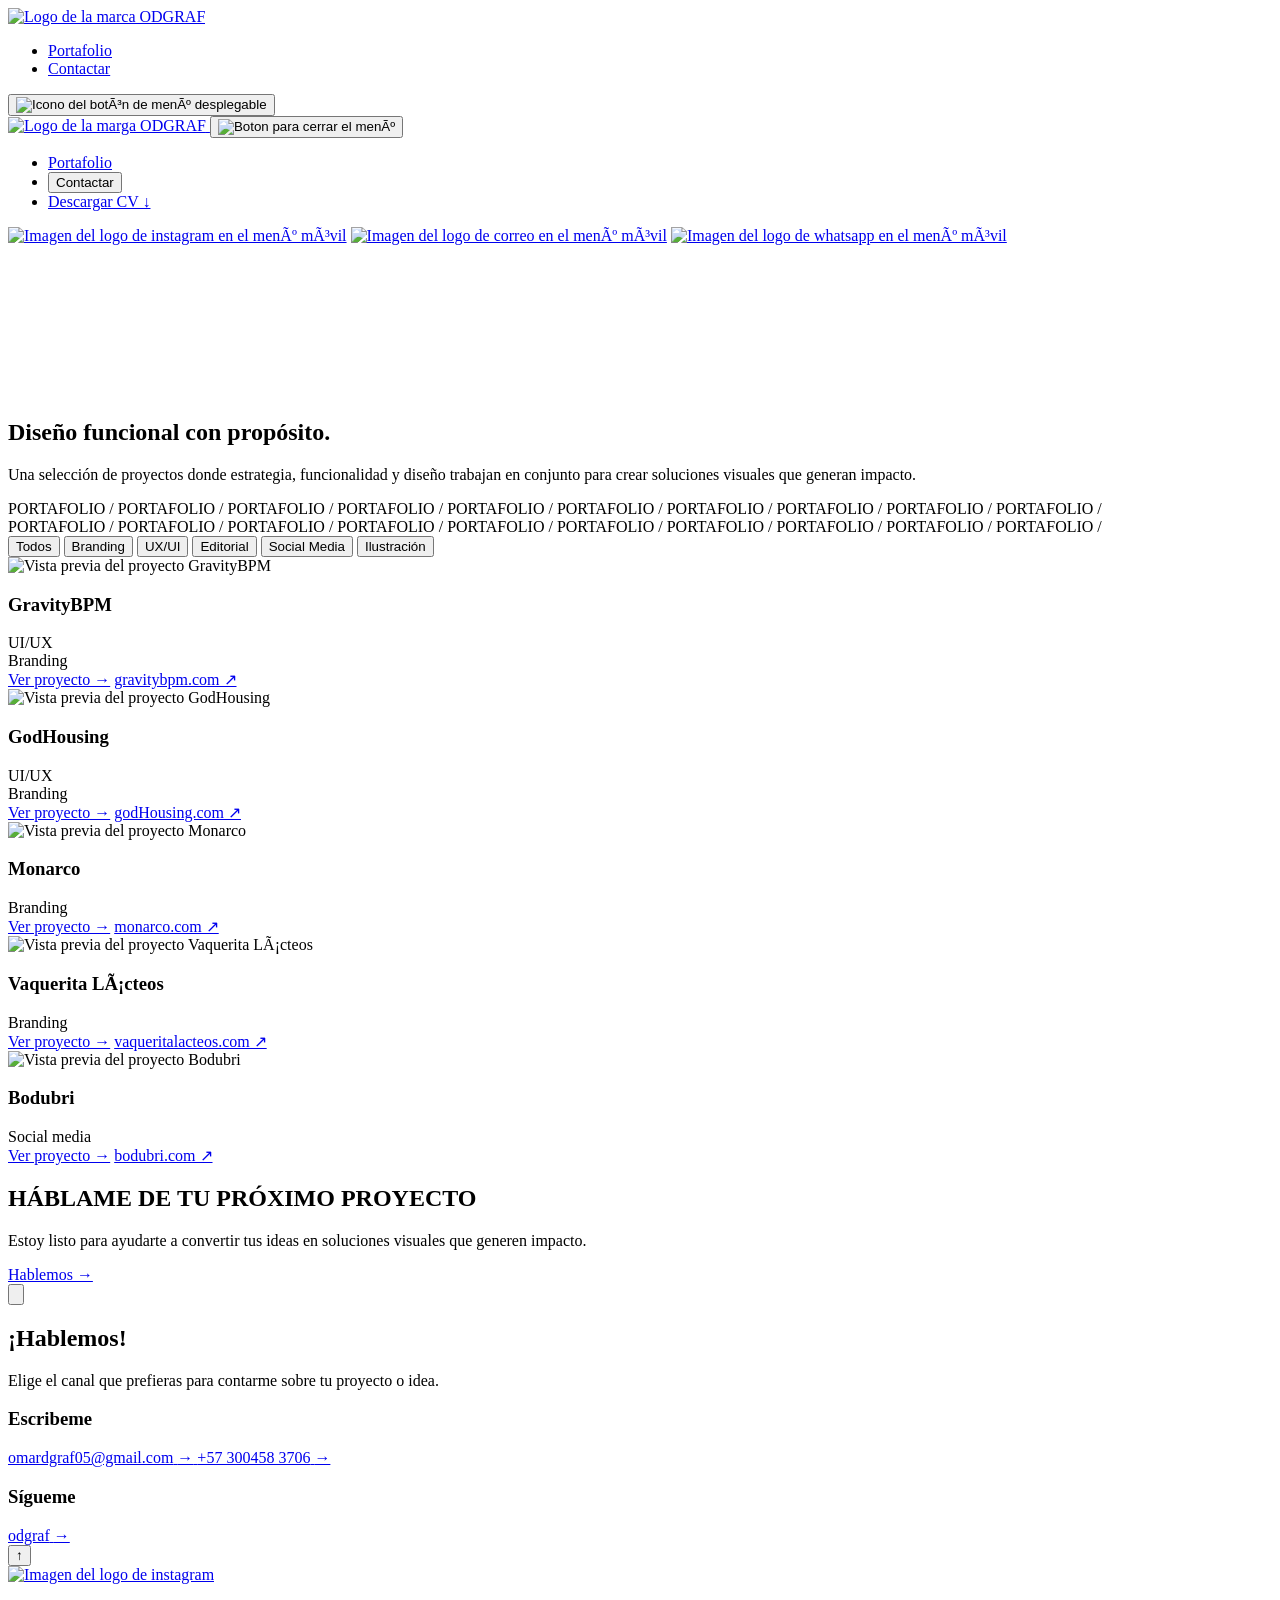
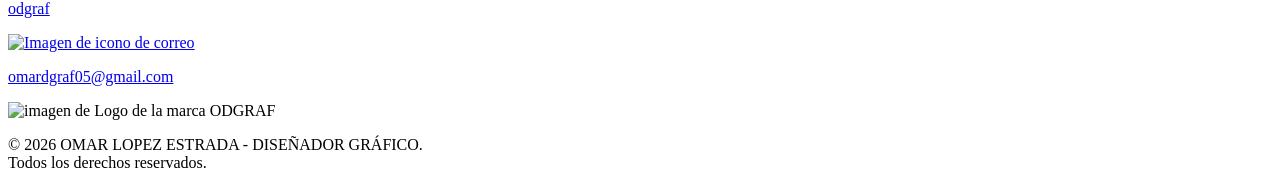
==== portfolio.html @ 8e863d44 "Add files via upload" ====
﻿<!DOCTYPE html>
<html lang="es" prefix="og: http://ogp.me/ns#">
  <head>
    <!-- meta tags to get a wellcrafted page -->
    <meta charset="UTF-8" />
    <meta name="viewport" content="width=device-width, initial-scale=1.0" />

    <title>Portafolio de diseño gráfico | Omar López</title>
    <meta name="description" content="Explora proyectos de branding, UX/UI, diseño editorial, redes sociales e ilustración creados con estrategia y propósito."/>
    <meta name="author" content="Omar David López Estrada" />
    <meta name="robots" content="index, follow" />
    <link rel="canonical" href="https://omardgraf05.github.io/portfolio.html" />

    <!-- Open Graph -->
    <meta property="og:locale" content="es_CO" />
    <meta property="og:type" content="website" />
    <meta property="og:site_name" content="ODGRAF" />
    <meta property="og:title" content="Portafolio de diseño gráfico | Omar López" />
    <meta property="og:description" content="Explora proyectos de branding, UX/UI, diseño editorial, redes sociales e ilustración creados con estrategia y propósito." />
    <meta property="og:url" content="https://omardgraf05.github.io/portfolio.html" />
    <meta property="og:image" content="https://omardgraf05.github.io/img/img_cards/Opengraph_cover_portafolio_sp.png" />

    <!--Main stylesheet-->
    <link rel="stylesheet" href="./css/main.css"/>
    <!--Fonts from GoogleFonts: UNBOUNDED family and ROBOTO Family-->
    <link rel="preconnect" href="https://fonts.googleapis.com"/>
    <link rel="preconnect" href="https://fonts.gstatic.com" crossorigin/>
    <link href="https://fonts.googleapis.com/css2?family=Unbounded:wght@200..900&display=swap" rel="stylesheet"/>

    <link rel="preconnect" href="https://fonts.googleapis.com"/>
    <link rel="preconnect" href="https://fonts.gstatic.com" crossorigin/>
    <link href="https://fonts.googleapis.com/css2?family=Roboto:ital,wght@0,100..900;1,100..900&display=swap" rel="stylesheet"/>

    <link rel="icon" type="image/x-icon" href="./img/favicon.png" />

    <!--Script-->
    <script src="./js/script.js" defer></script>

  </head>


  <body>
    
    <header class="header">
      <div class="o-container header__container">
        <a class="header__logo--link" href="index.html">
          <img class="header__logo" src="./img/Logo-ODGRAF.svg" alt="Logo de la marca ODGRAF">
        </a>
        
        <nav class="header__nav">
          <ul class="header__nav-list">
            <li><a href="portfolio.html" class="btn btn--mode-light btn--tertiary btn--size-m">Portafolio</a></li>
            <li><a href="#" class="btn btn--mode-light btn--tertiary btn--size-m" data-contact-open aria-controls="contact-modal">Contactar</a></li>
          </ul>
        </nav>
        
        <button class="header__menu-toggle btn btn--mode-light btn--tertiary btn--size-m" type="button" aria-label="Abrir menÃº" aria-expanded="false" aria-controls="mobile-menu">
          <img src="img/menu-icon.svg" alt="Icono del botÃ³n de menÃº desplegable">
        </button>
      </div>
    </header>
    
    <!-- Area for mobile menu -->
    <nav class="mobile-menu" id="mobile-menu" aria-label="MenÃº principal mÃ³vil">
      <div class="mobile-menu-container-a">

        <div class="mobile-menu__top">
          <a class="mobile-menu__logo" href="/" aria-label="Inicio">
            <img src="./img/Logo-ODGRAF.svg" alt="Logo de la marga ODGRAF">
          </a>

          <button class="mobile-menu__close btn btn--mode-light btn--tertiary btn--size-m" type="button" aria-label="Cerrar menÃº">
            <img class="mobile-menu__close-icon" aria-hiden="true" src="./img/x-icon.svg" alt="Boton para cerrar el menÃº">
          </button>
        </div>

        <ul class="mobile-menu__list">
          <li><a class="btn btn--mode-light btn--secondary btn--size-l" href="./portfolio.html">Portafolio</a></li>
          <li><button class="btn btn--mode-light btn--secondary btn--size-l mobile-menu__btn-contact" type="button" data-contact-open aria-controls="contact-modal">Contactar</button></li>
          <li><a class="btn btn--mode-light btn--secondary btn--size-l" href="./sources/CV_Omar_lopez.docx" download="CV_Omar_lopez.docx">Descargar CV &darr;</a></li>
        </ul>

      </div>

      <div class="mobile-menu-container-b">
        <!-- Social media Links -->
        <div class="mobile-menu__list-contact">
          <a class="btn btn--mode-light btn--secondary btn--size-l" href="#"><img src="./img/intagram-icon.svg" alt="Imagen del logo de instagram en el menÃº mÃ³vil"></a>
          <a class="btn btn--mode-light btn--secondary btn--size-l" href="#"><img src="./img/mail-icon.svg" alt="Imagen del logo de correo en el menÃº mÃ³vil"></a>
          <a class="btn btn--mode-light btn--secondary btn--size-l" href="#"><img src="./img/whatsapp-icon.svg" alt="Imagen del logo de whatsapp en el menÃº mÃ³vil"></a>
      </div>

      </div>

    </nav>
    
    <main>

      <section class="c-portfolio-hero">

        <video class="c-portfolio-hero__video" autoplay muted loop playsinline preload="metadata" poster="./img/background-gradient.jpg" aria-hidden="true">
          <source src="./img/background-gradient.webm" type="video/webm">
        </video>

        <div class="c-portfolio-hero__container o-container">
          <h1 class="c-portfolio-hero__title heading heading--l">Diseño funcional con propósito.</h1>
          <p class="c-portfolio-hero__description body body--l">Una selección de proyectos donde estrategia, funcionalidad y diseño trabajan en conjunto para crear soluciones visuales que generan impacto.</p>
        </div>

      </section>
      
      <!--Ornament-->
      <div class="c-text-ticker" aria-hidden="true">
        <div class="c-text-ticker__track">
          <div class="c-text-ticker__group">
            <span>PORTAFOLIO</span>
            <span>/</span>
            <span>PORTAFOLIO</span>
            <span>/</span>
            <span>PORTAFOLIO</span>
            <span>/</span>
            <span>PORTAFOLIO</span>
            <span>/</span>
            <span>PORTAFOLIO</span>
            <span>/</span>
            <span>PORTAFOLIO</span>
            <span>/</span>
            <span>PORTAFOLIO</span>
            <span>/</span>
            <span>PORTAFOLIO</span>
            <span>/</span>
            <span>PORTAFOLIO</span>
            <span>/</span>
            <span>PORTAFOLIO</span>
            <span>/</span>
          </div>

          <div class="c-text-ticker__group">
            <span>PORTAFOLIO</span>
            <span>/</span>
            <span>PORTAFOLIO</span>
            <span>/</span>
            <span>PORTAFOLIO</span>
            <span>/</span>
            <span>PORTAFOLIO</span>
            <span>/</span>
            <span>PORTAFOLIO</span>
            <span>/</span>
            <span>PORTAFOLIO</span>
            <span>/</span>
            <span>PORTAFOLIO</span>
            <span>/</span>
            <span>PORTAFOLIO</span>
            <span>/</span>
            <span>PORTAFOLIO</span>
            <span>/</span>
            <span>PORTAFOLIO</span>
            <span>/</span>
          </div>
        </div>
      </div> <!--Ornament-->

      
      <section class="c-portfolio-projects">

        <!--Filters area-->
        <div class="c-portfolio-projects__filters o-container">
          <button class="c-portfolio-projects__filter btn btn--mode-light btn--primary btn--size-s is-active" type="button" data-filter="all">Todos</button>
          <button class="c-portfolio-projects__filter btn btn--mode-light btn--secondary btn--size-s" type="button" data-filter="branding">Branding</button>
          <button class="c-portfolio-projects__filter btn btn--mode-light btn--secondary btn--size-s" type="button" data-filter="ux-ui">UX/UI</button>
          <button class="c-portfolio-projects__filter btn btn--mode-light btn--secondary btn--size-s" type="button" data-filter="editorial">Editorial</button>
          <button class="c-portfolio-projects__filter btn btn--mode-light btn--secondary btn--size-s" type="button" data-filter="social-media">Social Media</button>
          <button class="c-portfolio-projects__filter btn btn--mode-light btn--secondary btn--size-s" type="button" data-filter="ilustracion">Ilustración</button>
      </div>

        <div class="c-portfolio-projects__container o-container">

          <article class="project-card" data-categories="ux-ui branding">
            <div class="project-card__media">
              <img class="project-card__img" src="./img/img_cards/gravitybpm-cover-s.png" alt="Vista previa del proyecto GravityBPM">
            </div>
            
            <div class="project-card__body"> 
              <div class="project-card__content">
                <h3 class="project-card__title heading heading--m">GravityBPM</h3>
                <div class="project-card__tags">
                  <div class="tag tag--s"><span>UI/UX</span></div>
                  <div class="tag tag--s"><span>Branding</span></div>
                </div>
              </div>
              
              <div class="project-card__actions">
                <a href="project_01.html" class="btn btn--mode-light btn--primary btn--size-s is-active">Ver proyecto &rarr;</a>
                <a href="#" class="btn btn--mode-light btn--secondary btn--size-s" target="_blank" rel="noopener">gravitybpm.com &nearr;</a>
              </div>
            </div>
          </article>
        
          <article class="project-card" data-categories="ux-ui branding">
              <div class="project-card__media">
                <img class="project-card__img" src="./img/img_cards/gravitybpm-cover-s.png" alt="Vista previa del proyecto GodHousing">
              </div>
              
              <div class="project-card__body"> 
                <div class="project-card__content">
                  <h3 class="project-card__title heading heading--m">GodHousing</h3>
                  <div class="project-card__tags">
                    <div class="tag tag--s"><span>UI/UX</span></div>
                    <div class="tag tag--s"><span>Branding</span></div>
                  </div>
                </div>
                
                <div class="project-card__actions">
                  <a href="#" class="btn btn--mode-light btn--primary btn--size-s is-active">Ver proyecto &rarr;</a>
                  <a href="#" class="btn btn--mode-light btn--secondary btn--size-s" target="_blank" rel="noopener">godHousing.com &nearr;</a>
                </div>
              </div>
          </article>
        
          <article class="project-card" data-categories="branding">
              <div class="project-card__media">
                <img class="project-card__img" src="./img/img_cards/gravitybpm-cover-s.png" alt="Vista previa del proyecto Monarco">
              </div>
              
              <div class="project-card__body"> 
                <div class="project-card__content">
                  <h3 class="project-card__title heading heading--m">Monarco</h3>
                  <div class="project-card__tags">
                    <div class="tag tag--s"><span>Branding</span></div>
                  </div>
                </div>
                
                <div class="project-card__actions">
                  <a href="#" class="btn btn--mode-light btn--primary btn--size-s is-active">Ver proyecto &rarr;</a>
                  <a href="#" class="btn btn--mode-light btn--secondary btn--size-s" target="_blank" rel="noopener">monarco.com &nearr;</a>
                </div>
              </div>
          </article>

          <article class="project-card" data-categories="branding">
              <div class="project-card__media">
                <img class="project-card__img" src="./img/img_cards/gravitybpm-cover-s.png" alt="Vista previa del proyecto Vaquerita LÃ¡cteos">
              </div>
              
              <div class="project-card__body"> 
                <div class="project-card__content">
                  <h3 class="project-card__title heading heading--m">Vaquerita LÃ¡cteos</h3>
                  <div class="project-card__tags">
                    <div class="tag tag--s"><span>Branding</span></div>
                  </div>
                </div>
                
                <div class="project-card__actions">
                  <a href="#" class="btn btn--mode-light btn--primary btn--size-s is-active">Ver proyecto &rarr;</a>
                  <a href="#" class="btn btn--mode-light btn--secondary btn--size-s" target="_blank" rel="noopener">vaqueritalacteos.com &nearr;</a>
                </div>
              </div>
          </article>

          <article class="project-card" data-categories="social-media">
              <div class="project-card__media">
                <img class="project-card__img" src="./img/img_cards/gravitybpm-cover-s.png" alt="Vista previa del proyecto Bodubri">
              </div>
              
              <div class="project-card__body"> 
                <div class="project-card__content">
                  <h3 class="project-card__title heading heading--m">Bodubri</h3>
                  <div class="project-card__tags">
                    <div class="tag tag--s"><span>Social media</span></div>
                  </div>
                </div>
                
                <div class="project-card__actions">
                  <a href="#" class="btn btn--mode-light btn--primary btn--size-s is-active">Ver proyecto &rarr;</a>
                  <a href="#" class="btn btn--mode-light btn--secondary btn--size-s" target="_blank" rel="noopener">bodubri.com &nearr;</a>
                </div>
              </div>
          </article>

        </div>
      </section>

      <section class="c-cta">
        <div class="o-container cta__container">
          <!-- Ornaments -->
          <div class="cta__ornament--l"></div><!-- Ornaments -->

          <div class="cta__content">

            <h2 class="cta__title c-section__title">HÁBLAME DE TU PRÓXIMO PROYECTO</h2>
            <p class="cta__description body body--m">Estoy listo para ayudarte a convertir tus ideas en soluciones visuales que generen
              impacto.</p>
            <a href="#" class="cta__btn btn btn--mode-light btn--primary btn--size-l" data-contact-open aria-controls="contact-modal">Hablemos &rarr;</a>
          
          </div>

          <!-- Ornaments -->
          <div class="cta__ornament--r"></div><!-- Ornaments -->
        </div>
      </section>

    </main>
    

    <div class="c-contact-modal" id="contact-modal" aria-hidden="true" inert>

      <div class="c-contact-modal__dialog" role="dialog" aria-modal="true" aria-labelledby="contact-modal-title" aria-describedby="contact-modal-description" tabindex="-1">

        <div class="c-contact-modal__top">
          <button class="c-contact-modal__close btn btn--mode-light btn--tertiary btn--size-m" type="button" aria-label="Cerrar contacto" data-contact-close><img class="c-contact-modal__close-icon" src="./img/x-icon.svg" alt=""></button>
        </div>

        <div class="c-contact-modal__content">
          <section class="c-contact-modal__intro">
            <h2 class="c-contact-modal__title heading heading--xl" id="contact-modal-title">¡Hablemos!</h2>
            <p class="c-contact-modal__description body body--l" id="contact-modal-description">Elige el canal que prefieras para contarme sobre tu proyecto o idea.</p>
          </section>

          <section class="c-contact-modal__contact-links">
            <h3 class="c-contact-modal__heading c-section__title" id="contact-modal-write">Escri­beme</h3>
            <div class="c-contact-modal__links">
              <a class="btn--two-icons btn btn--mode-light btn--secondary btn--size-m" href="mailto:omardgraf05@gmail.com">
                <span class="btn__label"><img class="c-contact-modal__icon" src="./img/mail-icon.svg" alt=""><span>omardgraf05@gmail.com</span></span>
                <span class="btn__icon btn__icon--right" aria-hidden="true">&rarr;</span>
              </a>
              <a class="btn--two-icons btn btn--mode-light btn--secondary btn--size-m" href="https://wa.me/573004583706">
                <span class="btn__label"><img class="c-contact-modal__icon" src="./img/whatsapp-icon.svg" alt=""><span>+57 300458 3706</span></span>
                <span class="btn__icon btn__icon--right" aria-hidden="true">&rarr;</span>
              </a>
            </div>
          </section>

          <section class="c-contact-modal__social-links">
            <h3 class="c-contact-modal__heading c-section__title" id="contact-modal-follow">Sí­gueme</h3>
            <a class="btn--two-icons btn btn--mode-light btn--secondary btn--size-m" href="https://www.instagram.com/odgraf" target="_blank" rel="noopener noreferrer">
              <span class="btn__label"><img class="c-contact-modal__icon" src="./img/intagram-icon.svg" alt=""><span>odgraf</span></span>
              <span class="btn__icon btn__icon--right" aria-hidden="true">&rarr;</span>
            </a>
          </section>
        </div>
      </div>
    </div>

    <button type="button" id="btn-up" class="btn-up btn btn--mode-light btn--primary btn--size-l" aria-label="Subir al inicio">&uarr;</button>

    <footer class="c-footer">

      <div class="o-container fotter__container">

        <div class="fotter__contact">
          <a class="btn--fotter" href="https://www.instagram.com/odgraf">
            <img class="btn--fotter--icon" src="./img/intagram-icon.svg" alt="Imagen del logo de instagram">
            <p class="">odgraf</p>
          </a>
          <a class="btn--fotter" href="mailto:omardgraf05@gmail.com">
            <img class="btn--fotter--icon" src="./img/mail-icon.svg" alt="Imagen de icono de correo">
            <p class="">omardgraf05@gmail.com</p>
          </a>
        </div>

        <img class="fotter__logo" src="./img/Logo-ODGRAF.svg" alt="imagen de Logo de la marca ODGRAF">

        <p class="fotter__copy-right caption">© 2026 OMAR LOPEZ ESTRADA - DISEÑADOR GRÁFICO.<br>Todos los derechos reservados.</p>
      </div>
    
    </footer>
  
  </body>
</html>
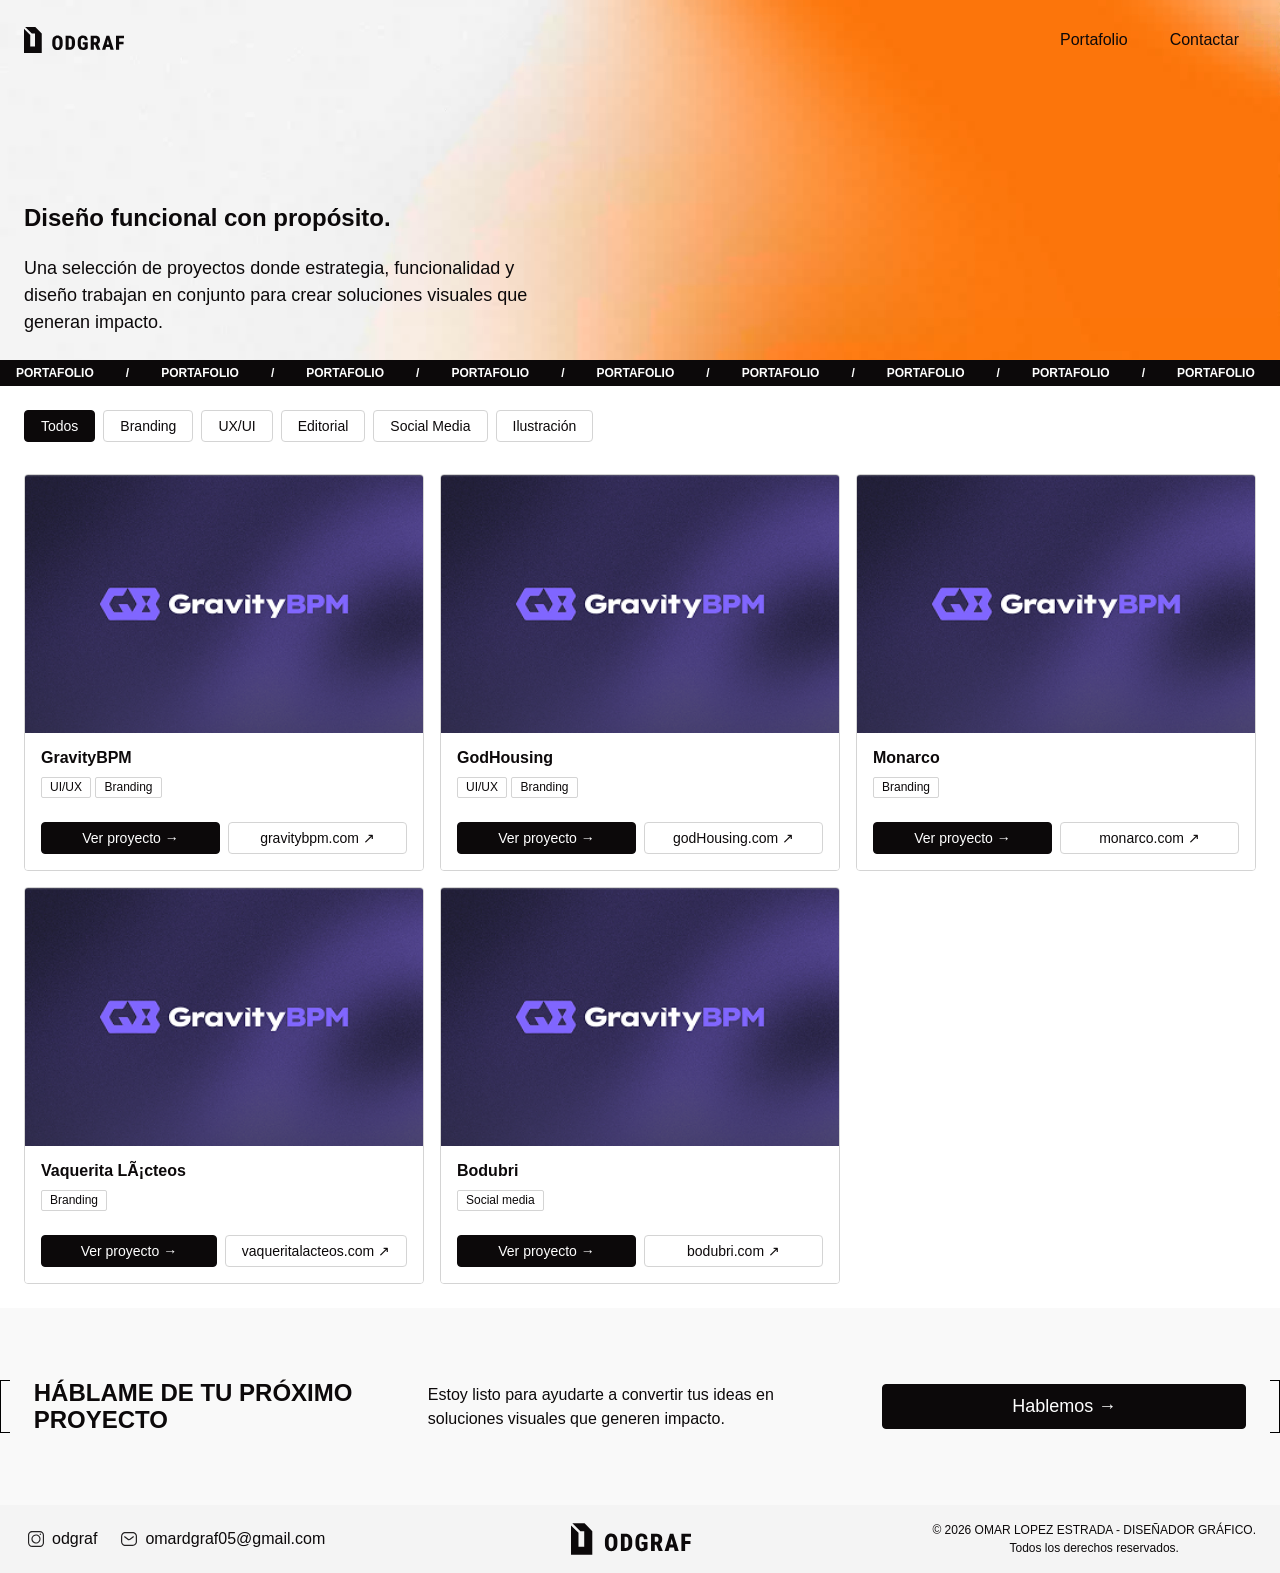
==== commit c96d8c2e: "Initial project commit" ====
--- a/portfolio.html
+++ b/portfolio.html
@@ -1,386 +1,386 @@
-﻿<!DOCTYPE html>
-<html lang="es" prefix="og: http://ogp.me/ns#">
-  <head>
-    <!-- meta tags to get a wellcrafted page -->
-    <meta charset="UTF-8" />
-    <meta name="viewport" content="width=device-width, initial-scale=1.0" />
-
-    <title>Portafolio de diseño gráfico | Omar López</title>
-    <meta name="description" content="Explora proyectos de branding, UX/UI, diseño editorial, redes sociales e ilustración creados con estrategia y propósito."/>
-    <meta name="author" content="Omar David López Estrada" />
-    <meta name="robots" content="index, follow" />
-    <link rel="canonical" href="https://omardgraf05.github.io/portfolio.html" />
-
-    <!-- Open Graph -->
-    <meta property="og:locale" content="es_CO" />
-    <meta property="og:type" content="website" />
-    <meta property="og:site_name" content="ODGRAF" />
-    <meta property="og:title" content="Portafolio de diseño gráfico | Omar López" />
-    <meta property="og:description" content="Explora proyectos de branding, UX/UI, diseño editorial, redes sociales e ilustración creados con estrategia y propósito." />
-    <meta property="og:url" content="https://omardgraf05.github.io/portfolio.html" />
-    <meta property="og:image" content="https://omardgraf05.github.io/img/img_cards/Opengraph_cover_portafolio_sp.png" />
-
-    <!--Main stylesheet-->
-    <link rel="stylesheet" href="./css/main.css"/>
-    <!--Fonts from GoogleFonts: UNBOUNDED family and ROBOTO Family-->
-    <link rel="preconnect" href="https://fonts.googleapis.com"/>
-    <link rel="preconnect" href="https://fonts.gstatic.com" crossorigin/>
-    <link href="https://fonts.googleapis.com/css2?family=Unbounded:wght@200..900&display=swap" rel="stylesheet"/>
-
-    <link rel="preconnect" href="https://fonts.googleapis.com"/>
-    <link rel="preconnect" href="https://fonts.gstatic.com" crossorigin/>
-    <link href="https://fonts.googleapis.com/css2?family=Roboto:ital,wght@0,100..900;1,100..900&display=swap" rel="stylesheet"/>
-
-    <link rel="icon" type="image/x-icon" href="./img/favicon.png" />
-
-    <!--Script-->
-    <script src="./js/script.js" defer></script>
-
-  </head>
-
-
-  <body>
-    
-    <header class="header">
-      <div class="o-container header__container">
-        <a class="header__logo--link" href="index.html">
-          <img class="header__logo" src="./img/Logo-ODGRAF.svg" alt="Logo de la marca ODGRAF">
-        </a>
-        
-        <nav class="header__nav">
-          <ul class="header__nav-list">
-            <li><a href="portfolio.html" class="btn btn--mode-light btn--tertiary btn--size-m">Portafolio</a></li>
-            <li><a href="#" class="btn btn--mode-light btn--tertiary btn--size-m" data-contact-open aria-controls="contact-modal">Contactar</a></li>
-          </ul>
-        </nav>
-        
-        <button class="header__menu-toggle btn btn--mode-light btn--tertiary btn--size-m" type="button" aria-label="Abrir menÃº" aria-expanded="false" aria-controls="mobile-menu">
-          <img src="img/menu-icon.svg" alt="Icono del botÃ³n de menÃº desplegable">
-        </button>
-      </div>
-    </header>
-    
-    <!-- Area for mobile menu -->
-    <nav class="mobile-menu" id="mobile-menu" aria-label="MenÃº principal mÃ³vil">
-      <div class="mobile-menu-container-a">
-
-        <div class="mobile-menu__top">
-          <a class="mobile-menu__logo" href="/" aria-label="Inicio">
-            <img src="./img/Logo-ODGRAF.svg" alt="Logo de la marga ODGRAF">
-          </a>
-
-          <button class="mobile-menu__close btn btn--mode-light btn--tertiary btn--size-m" type="button" aria-label="Cerrar menÃº">
-            <img class="mobile-menu__close-icon" aria-hiden="true" src="./img/x-icon.svg" alt="Boton para cerrar el menÃº">
-          </button>
-        </div>
-
-        <ul class="mobile-menu__list">
-          <li><a class="btn btn--mode-light btn--secondary btn--size-l" href="./portfolio.html">Portafolio</a></li>
-          <li><button class="btn btn--mode-light btn--secondary btn--size-l mobile-menu__btn-contact" type="button" data-contact-open aria-controls="contact-modal">Contactar</button></li>
-          <li><a class="btn btn--mode-light btn--secondary btn--size-l" href="./sources/CV_Omar_lopez.docx" download="CV_Omar_lopez.docx">Descargar CV &darr;</a></li>
-        </ul>
-
-      </div>
-
-      <div class="mobile-menu-container-b">
-        <!-- Social media Links -->
-        <div class="mobile-menu__list-contact">
-          <a class="btn btn--mode-light btn--secondary btn--size-l" href="#"><img src="./img/intagram-icon.svg" alt="Imagen del logo de instagram en el menÃº mÃ³vil"></a>
-          <a class="btn btn--mode-light btn--secondary btn--size-l" href="#"><img src="./img/mail-icon.svg" alt="Imagen del logo de correo en el menÃº mÃ³vil"></a>
-          <a class="btn btn--mode-light btn--secondary btn--size-l" href="#"><img src="./img/whatsapp-icon.svg" alt="Imagen del logo de whatsapp en el menÃº mÃ³vil"></a>
-      </div>
-
-      </div>
-
-    </nav>
-    
-    <main>
-
-      <section class="c-portfolio-hero">
-
-        <video class="c-portfolio-hero__video" autoplay muted loop playsinline preload="metadata" poster="./img/background-gradient.jpg" aria-hidden="true">
-          <source src="./img/background-gradient.webm" type="video/webm">
-        </video>
-
-        <div class="c-portfolio-hero__container o-container">
-          <h1 class="c-portfolio-hero__title heading heading--l">Diseño funcional con propósito.</h1>
-          <p class="c-portfolio-hero__description body body--l">Una selección de proyectos donde estrategia, funcionalidad y diseño trabajan en conjunto para crear soluciones visuales que generan impacto.</p>
-        </div>
-
-      </section>
-      
-      <!--Ornament-->
-      <div class="c-text-ticker" aria-hidden="true">
-        <div class="c-text-ticker__track">
-          <div class="c-text-ticker__group">
-            <span>PORTAFOLIO</span>
-            <span>/</span>
-            <span>PORTAFOLIO</span>
-            <span>/</span>
-            <span>PORTAFOLIO</span>
-            <span>/</span>
-            <span>PORTAFOLIO</span>
-            <span>/</span>
-            <span>PORTAFOLIO</span>
-            <span>/</span>
-            <span>PORTAFOLIO</span>
-            <span>/</span>
-            <span>PORTAFOLIO</span>
-            <span>/</span>
-            <span>PORTAFOLIO</span>
-            <span>/</span>
-            <span>PORTAFOLIO</span>
-            <span>/</span>
-            <span>PORTAFOLIO</span>
-            <span>/</span>
-          </div>
-
-          <div class="c-text-ticker__group">
-            <span>PORTAFOLIO</span>
-            <span>/</span>
-            <span>PORTAFOLIO</span>
-            <span>/</span>
-            <span>PORTAFOLIO</span>
-            <span>/</span>
-            <span>PORTAFOLIO</span>
-            <span>/</span>
-            <span>PORTAFOLIO</span>
-            <span>/</span>
-            <span>PORTAFOLIO</span>
-            <span>/</span>
-            <span>PORTAFOLIO</span>
-            <span>/</span>
-            <span>PORTAFOLIO</span>
-            <span>/</span>
-            <span>PORTAFOLIO</span>
-            <span>/</span>
-            <span>PORTAFOLIO</span>
-            <span>/</span>
-          </div>
-        </div>
-      </div> <!--Ornament-->
-
-      
-      <section class="c-portfolio-projects">
-
-        <!--Filters area-->
-        <div class="c-portfolio-projects__filters o-container">
-          <button class="c-portfolio-projects__filter btn btn--mode-light btn--primary btn--size-s is-active" type="button" data-filter="all">Todos</button>
-          <button class="c-portfolio-projects__filter btn btn--mode-light btn--secondary btn--size-s" type="button" data-filter="branding">Branding</button>
-          <button class="c-portfolio-projects__filter btn btn--mode-light btn--secondary btn--size-s" type="button" data-filter="ux-ui">UX/UI</button>
-          <button class="c-portfolio-projects__filter btn btn--mode-light btn--secondary btn--size-s" type="button" data-filter="editorial">Editorial</button>
-          <button class="c-portfolio-projects__filter btn btn--mode-light btn--secondary btn--size-s" type="button" data-filter="social-media">Social Media</button>
-          <button class="c-portfolio-projects__filter btn btn--mode-light btn--secondary btn--size-s" type="button" data-filter="ilustracion">Ilustración</button>
-      </div>
-
-        <div class="c-portfolio-projects__container o-container">
-
-          <article class="project-card" data-categories="ux-ui branding">
-            <div class="project-card__media">
-              <img class="project-card__img" src="./img/img_cards/gravitybpm-cover-s.png" alt="Vista previa del proyecto GravityBPM">
-            </div>
-            
-            <div class="project-card__body"> 
-              <div class="project-card__content">
-                <h3 class="project-card__title heading heading--m">GravityBPM</h3>
-                <div class="project-card__tags">
-                  <div class="tag tag--s"><span>UI/UX</span></div>
-                  <div class="tag tag--s"><span>Branding</span></div>
-                </div>
-              </div>
-              
-              <div class="project-card__actions">
-                <a href="project_01.html" class="btn btn--mode-light btn--primary btn--size-s is-active">Ver proyecto &rarr;</a>
-                <a href="#" class="btn btn--mode-light btn--secondary btn--size-s" target="_blank" rel="noopener">gravitybpm.com &nearr;</a>
-              </div>
-            </div>
-          </article>
-        
-          <article class="project-card" data-categories="ux-ui branding">
-              <div class="project-card__media">
-                <img class="project-card__img" src="./img/img_cards/gravitybpm-cover-s.png" alt="Vista previa del proyecto GodHousing">
-              </div>
-              
-              <div class="project-card__body"> 
-                <div class="project-card__content">
-                  <h3 class="project-card__title heading heading--m">GodHousing</h3>
-                  <div class="project-card__tags">
-                    <div class="tag tag--s"><span>UI/UX</span></div>
-                    <div class="tag tag--s"><span>Branding</span></div>
-                  </div>
-                </div>
-                
-                <div class="project-card__actions">
-                  <a href="#" class="btn btn--mode-light btn--primary btn--size-s is-active">Ver proyecto &rarr;</a>
-                  <a href="#" class="btn btn--mode-light btn--secondary btn--size-s" target="_blank" rel="noopener">godHousing.com &nearr;</a>
-                </div>
-              </div>
-          </article>
-        
-          <article class="project-card" data-categories="branding">
-              <div class="project-card__media">
-                <img class="project-card__img" src="./img/img_cards/gravitybpm-cover-s.png" alt="Vista previa del proyecto Monarco">
-              </div>
-              
-              <div class="project-card__body"> 
-                <div class="project-card__content">
-                  <h3 class="project-card__title heading heading--m">Monarco</h3>
-                  <div class="project-card__tags">
-                    <div class="tag tag--s"><span>Branding</span></div>
-                  </div>
-                </div>
-                
-                <div class="project-card__actions">
-                  <a href="#" class="btn btn--mode-light btn--primary btn--size-s is-active">Ver proyecto &rarr;</a>
-                  <a href="#" class="btn btn--mode-light btn--secondary btn--size-s" target="_blank" rel="noopener">monarco.com &nearr;</a>
-                </div>
-              </div>
-          </article>
-
-          <article class="project-card" data-categories="branding">
-              <div class="project-card__media">
-                <img class="project-card__img" src="./img/img_cards/gravitybpm-cover-s.png" alt="Vista previa del proyecto Vaquerita LÃ¡cteos">
-              </div>
-              
-              <div class="project-card__body"> 
-                <div class="project-card__content">
-                  <h3 class="project-card__title heading heading--m">Vaquerita LÃ¡cteos</h3>
-                  <div class="project-card__tags">
-                    <div class="tag tag--s"><span>Branding</span></div>
-                  </div>
-                </div>
-                
-                <div class="project-card__actions">
-                  <a href="#" class="btn btn--mode-light btn--primary btn--size-s is-active">Ver proyecto &rarr;</a>
-                  <a href="#" class="btn btn--mode-light btn--secondary btn--size-s" target="_blank" rel="noopener">vaqueritalacteos.com &nearr;</a>
-                </div>
-              </div>
-          </article>
-
-          <article class="project-card" data-categories="social-media">
-              <div class="project-card__media">
-                <img class="project-card__img" src="./img/img_cards/gravitybpm-cover-s.png" alt="Vista previa del proyecto Bodubri">
-              </div>
-              
-              <div class="project-card__body"> 
-                <div class="project-card__content">
-                  <h3 class="project-card__title heading heading--m">Bodubri</h3>
-                  <div class="project-card__tags">
-                    <div class="tag tag--s"><span>Social media</span></div>
-                  </div>
-                </div>
-                
-                <div class="project-card__actions">
-                  <a href="#" class="btn btn--mode-light btn--primary btn--size-s is-active">Ver proyecto &rarr;</a>
-                  <a href="#" class="btn btn--mode-light btn--secondary btn--size-s" target="_blank" rel="noopener">bodubri.com &nearr;</a>
-                </div>
-              </div>
-          </article>
-
-        </div>
-      </section>
-
-      <section class="c-cta">
-        <div class="o-container cta__container">
-          <!-- Ornaments -->
-          <div class="cta__ornament--l"></div><!-- Ornaments -->
-
-          <div class="cta__content">
-
-            <h2 class="cta__title c-section__title">HÁBLAME DE TU PRÓXIMO PROYECTO</h2>
-            <p class="cta__description body body--m">Estoy listo para ayudarte a convertir tus ideas en soluciones visuales que generen
-              impacto.</p>
-            <a href="#" class="cta__btn btn btn--mode-light btn--primary btn--size-l" data-contact-open aria-controls="contact-modal">Hablemos &rarr;</a>
-          
-          </div>
-
-          <!-- Ornaments -->
-          <div class="cta__ornament--r"></div><!-- Ornaments -->
-        </div>
-      </section>
-
-    </main>
-    
-
-    <div class="c-contact-modal" id="contact-modal" aria-hidden="true" inert>
-
-      <div class="c-contact-modal__dialog" role="dialog" aria-modal="true" aria-labelledby="contact-modal-title" aria-describedby="contact-modal-description" tabindex="-1">
-
-        <div class="c-contact-modal__top">
-          <button class="c-contact-modal__close btn btn--mode-light btn--tertiary btn--size-m" type="button" aria-label="Cerrar contacto" data-contact-close><img class="c-contact-modal__close-icon" src="./img/x-icon.svg" alt=""></button>
-        </div>
-
-        <div class="c-contact-modal__content">
-          <section class="c-contact-modal__intro">
-            <h2 class="c-contact-modal__title heading heading--xl" id="contact-modal-title">¡Hablemos!</h2>
-            <p class="c-contact-modal__description body body--l" id="contact-modal-description">Elige el canal que prefieras para contarme sobre tu proyecto o idea.</p>
-          </section>
-
-          <section class="c-contact-modal__contact-links">
-            <h3 class="c-contact-modal__heading c-section__title" id="contact-modal-write">Escri­beme</h3>
-            <div class="c-contact-modal__links">
-              <a class="btn--two-icons btn btn--mode-light btn--secondary btn--size-m" href="mailto:omardgraf05@gmail.com">
-                <span class="btn__label"><img class="c-contact-modal__icon" src="./img/mail-icon.svg" alt=""><span>omardgraf05@gmail.com</span></span>
-                <span class="btn__icon btn__icon--right" aria-hidden="true">&rarr;</span>
-              </a>
-              <a class="btn--two-icons btn btn--mode-light btn--secondary btn--size-m" href="https://wa.me/573004583706">
-                <span class="btn__label"><img class="c-contact-modal__icon" src="./img/whatsapp-icon.svg" alt=""><span>+57 300458 3706</span></span>
-                <span class="btn__icon btn__icon--right" aria-hidden="true">&rarr;</span>
-              </a>
-            </div>
-          </section>
-
-          <section class="c-contact-modal__social-links">
-            <h3 class="c-contact-modal__heading c-section__title" id="contact-modal-follow">Sí­gueme</h3>
-            <a class="btn--two-icons btn btn--mode-light btn--secondary btn--size-m" href="https://www.instagram.com/odgraf" target="_blank" rel="noopener noreferrer">
-              <span class="btn__label"><img class="c-contact-modal__icon" src="./img/intagram-icon.svg" alt=""><span>odgraf</span></span>
-              <span class="btn__icon btn__icon--right" aria-hidden="true">&rarr;</span>
-            </a>
-          </section>
-        </div>
-      </div>
-    </div>
-
-    <button type="button" id="btn-up" class="btn-up btn btn--mode-light btn--primary btn--size-l" aria-label="Subir al inicio">&uarr;</button>
-
-    <footer class="c-footer">
-
-      <div class="o-container fotter__container">
-
-        <div class="fotter__contact">
-          <a class="btn--fotter" href="https://www.instagram.com/odgraf">
-            <img class="btn--fotter--icon" src="./img/intagram-icon.svg" alt="Imagen del logo de instagram">
-            <p class="">odgraf</p>
-          </a>
-          <a class="btn--fotter" href="mailto:omardgraf05@gmail.com">
-            <img class="btn--fotter--icon" src="./img/mail-icon.svg" alt="Imagen de icono de correo">
-            <p class="">omardgraf05@gmail.com</p>
-          </a>
-        </div>
-
-        <img class="fotter__logo" src="./img/Logo-ODGRAF.svg" alt="imagen de Logo de la marca ODGRAF">
-
-        <p class="fotter__copy-right caption">© 2026 OMAR LOPEZ ESTRADA - DISEÑADOR GRÁFICO.<br>Todos los derechos reservados.</p>
-      </div>
-    
-    </footer>
-  
-  </body>
-</html>
-
-
-
-
-
-
-
-
-
-
-
-
-
-
-
-
-
+﻿<!DOCTYPE html>
+<html lang="es" prefix="og: http://ogp.me/ns#">
+  <head>
+    <!-- meta tags to get a wellcrafted page -->
+    <meta charset="UTF-8" />
+    <meta name="viewport" content="width=device-width, initial-scale=1.0" />
+
+    <title>Portafolio de diseño gráfico | Omar López</title>
+    <meta name="description" content="Explora proyectos de branding, UX/UI, diseño editorial, redes sociales e ilustración creados con estrategia y propósito."/>
+    <meta name="author" content="Omar David López Estrada" />
+    <meta name="robots" content="index, follow" />
+    <link rel="canonical" href="https://omardgraf05.github.io/portfolio.html" />
+
+    <!-- Open Graph -->
+    <meta property="og:locale" content="es_CO" />
+    <meta property="og:type" content="website" />
+    <meta property="og:site_name" content="ODGRAF" />
+    <meta property="og:title" content="Portafolio de diseño gráfico | Omar López" />
+    <meta property="og:description" content="Explora proyectos de branding, UX/UI, diseño editorial, redes sociales e ilustración creados con estrategia y propósito." />
+    <meta property="og:url" content="https://omardgraf05.github.io/portfolio.html" />
+    <meta property="og:image" content="https://omardgraf05.github.io/img/img_cards/Opengraph_cover_portafolio_sp.png" />
+
+    <!--Main stylesheet-->
+    <link rel="stylesheet" href="./css/main.css"/>
+    <!--Fonts from GoogleFonts: UNBOUNDED family and ROBOTO Family-->
+    <link rel="preconnect" href="https://fonts.googleapis.com"/>
+    <link rel="preconnect" href="https://fonts.gstatic.com" crossorigin/>
+    <link href="https://fonts.googleapis.com/css2?family=Unbounded:wght@200..900&display=swap" rel="stylesheet"/>
+
+    <link rel="preconnect" href="https://fonts.googleapis.com"/>
+    <link rel="preconnect" href="https://fonts.gstatic.com" crossorigin/>
+    <link href="https://fonts.googleapis.com/css2?family=Roboto:ital,wght@0,100..900;1,100..900&display=swap" rel="stylesheet"/>
+
+    <link rel="icon" type="image/x-icon" href="./img/favicon.png" />
+
+    <!--Script-->
+    <script src="./js/script.js" defer></script>
+
+  </head>
+
+
+  <body>
+    
+    <header class="header">
+      <div class="o-container header__container">
+        <a class="header__logo--link" href="index.html">
+          <img class="header__logo" src="./img/Logo-ODGRAF.svg" alt="Logo de la marca ODGRAF">
+        </a>
+        
+        <nav class="header__nav">
+          <ul class="header__nav-list">
+            <li><a href="portfolio.html" class="btn btn--mode-light btn--tertiary btn--size-m">Portafolio</a></li>
+            <li><a href="#" class="btn btn--mode-light btn--tertiary btn--size-m" data-contact-open aria-controls="contact-modal">Contactar</a></li>
+          </ul>
+        </nav>
+        
+        <button class="header__menu-toggle btn btn--mode-light btn--tertiary btn--size-m" type="button" aria-label="Abrir menÃº" aria-expanded="false" aria-controls="mobile-menu">
+          <img src="img/menu-icon.svg" alt="Icono del botÃ³n de menÃº desplegable">
+        </button>
+      </div>
+    </header>
+    
+    <!-- Area for mobile menu -->
+    <nav class="mobile-menu" id="mobile-menu" aria-label="MenÃº principal mÃ³vil">
+      <div class="mobile-menu-container-a">
+
+        <div class="mobile-menu__top">
+          <a class="mobile-menu__logo" href="/" aria-label="Inicio">
+            <img src="./img/Logo-ODGRAF.svg" alt="Logo de la marga ODGRAF">
+          </a>
+
+          <button class="mobile-menu__close btn btn--mode-light btn--tertiary btn--size-m" type="button" aria-label="Cerrar menÃº">
+            <img class="mobile-menu__close-icon" aria-hiden="true" src="./img/x-icon.svg" alt="Boton para cerrar el menÃº">
+          </button>
+        </div>
+
+        <ul class="mobile-menu__list">
+          <li><a class="btn btn--mode-light btn--secondary btn--size-l" href="./portfolio.html">Portafolio</a></li>
+          <li><button class="btn btn--mode-light btn--secondary btn--size-l mobile-menu__btn-contact" type="button" data-contact-open aria-controls="contact-modal">Contactar</button></li>
+          <li><a class="btn btn--mode-light btn--secondary btn--size-l" href="./sources/CV_Omar_lopez.docx" download="CV_Omar_lopez.docx">Descargar CV &darr;</a></li>
+        </ul>
+
+      </div>
+
+      <div class="mobile-menu-container-b">
+        <!-- Social media Links -->
+        <div class="mobile-menu__list-contact">
+          <a class="btn btn--mode-light btn--secondary btn--size-l" href="#"><img src="./img/intagram-icon.svg" alt="Imagen del logo de instagram en el menÃº mÃ³vil"></a>
+          <a class="btn btn--mode-light btn--secondary btn--size-l" href="#"><img src="./img/mail-icon.svg" alt="Imagen del logo de correo en el menÃº mÃ³vil"></a>
+          <a class="btn btn--mode-light btn--secondary btn--size-l" href="#"><img src="./img/whatsapp-icon.svg" alt="Imagen del logo de whatsapp en el menÃº mÃ³vil"></a>
+      </div>
+
+      </div>
+
+    </nav>
+    
+    <main>
+
+      <section class="c-portfolio-hero">
+
+        <video class="c-portfolio-hero__video" autoplay muted loop playsinline preload="metadata" poster="./img/background-gradient.jpg" aria-hidden="true">
+          <source src="./img/background-gradient.webm" type="video/webm">
+        </video>
+
+        <div class="c-portfolio-hero__container o-container">
+          <h1 class="c-portfolio-hero__title heading heading--l">Diseño funcional con propósito.</h1>
+          <p class="c-portfolio-hero__description body body--l">Una selección de proyectos donde estrategia, funcionalidad y diseño trabajan en conjunto para crear soluciones visuales que generan impacto.</p>
+        </div>
+
+      </section>
+      
+      <!--Ornament-->
+      <div class="c-text-ticker" aria-hidden="true">
+        <div class="c-text-ticker__track">
+          <div class="c-text-ticker__group">
+            <span>PORTAFOLIO</span>
+            <span>/</span>
+            <span>PORTAFOLIO</span>
+            <span>/</span>
+            <span>PORTAFOLIO</span>
+            <span>/</span>
+            <span>PORTAFOLIO</span>
+            <span>/</span>
+            <span>PORTAFOLIO</span>
+            <span>/</span>
+            <span>PORTAFOLIO</span>
+            <span>/</span>
+            <span>PORTAFOLIO</span>
+            <span>/</span>
+            <span>PORTAFOLIO</span>
+            <span>/</span>
+            <span>PORTAFOLIO</span>
+            <span>/</span>
+            <span>PORTAFOLIO</span>
+            <span>/</span>
+          </div>
+
+          <div class="c-text-ticker__group">
+            <span>PORTAFOLIO</span>
+            <span>/</span>
+            <span>PORTAFOLIO</span>
+            <span>/</span>
+            <span>PORTAFOLIO</span>
+            <span>/</span>
+            <span>PORTAFOLIO</span>
+            <span>/</span>
+            <span>PORTAFOLIO</span>
+            <span>/</span>
+            <span>PORTAFOLIO</span>
+            <span>/</span>
+            <span>PORTAFOLIO</span>
+            <span>/</span>
+            <span>PORTAFOLIO</span>
+            <span>/</span>
+            <span>PORTAFOLIO</span>
+            <span>/</span>
+            <span>PORTAFOLIO</span>
+            <span>/</span>
+          </div>
+        </div>
+      </div> <!--Ornament-->
+
+      
+      <section class="c-portfolio-projects">
+
+        <!--Filters area-->
+        <div class="c-portfolio-projects__filters o-container">
+          <button class="c-portfolio-projects__filter btn btn--mode-light btn--primary btn--size-s is-active" type="button" data-filter="all">Todos</button>
+          <button class="c-portfolio-projects__filter btn btn--mode-light btn--secondary btn--size-s" type="button" data-filter="branding">Branding</button>
+          <button class="c-portfolio-projects__filter btn btn--mode-light btn--secondary btn--size-s" type="button" data-filter="ux-ui">UX/UI</button>
+          <button class="c-portfolio-projects__filter btn btn--mode-light btn--secondary btn--size-s" type="button" data-filter="editorial">Editorial</button>
+          <button class="c-portfolio-projects__filter btn btn--mode-light btn--secondary btn--size-s" type="button" data-filter="social-media">Social Media</button>
+          <button class="c-portfolio-projects__filter btn btn--mode-light btn--secondary btn--size-s" type="button" data-filter="ilustracion">Ilustración</button>
+      </div>
+
+        <div class="c-portfolio-projects__container o-container">
+
+          <article class="project-card" data-categories="ux-ui branding">
+            <div class="project-card__media">
+              <img class="project-card__img" src="./img/img_cards/gravitybpm-cover-s.png" alt="Vista previa del proyecto GravityBPM">
+            </div>
+            
+            <div class="project-card__body"> 
+              <div class="project-card__content">
+                <h3 class="project-card__title heading heading--m">GravityBPM</h3>
+                <div class="project-card__tags">
+                  <div class="tag tag--s"><span>UI/UX</span></div>
+                  <div class="tag tag--s"><span>Branding</span></div>
+                </div>
+              </div>
+              
+              <div class="project-card__actions">
+                <a href="project_01.html" class="btn btn--mode-light btn--primary btn--size-s is-active">Ver proyecto &rarr;</a>
+                <a href="#" class="btn btn--mode-light btn--secondary btn--size-s" target="_blank" rel="noopener">gravitybpm.com &nearr;</a>
+              </div>
+            </div>
+          </article>
+        
+          <article class="project-card" data-categories="ux-ui branding">
+              <div class="project-card__media">
+                <img class="project-card__img" src="./img/img_cards/gravitybpm-cover-s.png" alt="Vista previa del proyecto GodHousing">
+              </div>
+              
+              <div class="project-card__body"> 
+                <div class="project-card__content">
+                  <h3 class="project-card__title heading heading--m">GodHousing</h3>
+                  <div class="project-card__tags">
+                    <div class="tag tag--s"><span>UI/UX</span></div>
+                    <div class="tag tag--s"><span>Branding</span></div>
+                  </div>
+                </div>
+                
+                <div class="project-card__actions">
+                  <a href="#" class="btn btn--mode-light btn--primary btn--size-s is-active">Ver proyecto &rarr;</a>
+                  <a href="#" class="btn btn--mode-light btn--secondary btn--size-s" target="_blank" rel="noopener">godHousing.com &nearr;</a>
+                </div>
+              </div>
+          </article>
+        
+          <article class="project-card" data-categories="branding">
+              <div class="project-card__media">
+                <img class="project-card__img" src="./img/img_cards/gravitybpm-cover-s.png" alt="Vista previa del proyecto Monarco">
+              </div>
+              
+              <div class="project-card__body"> 
+                <div class="project-card__content">
+                  <h3 class="project-card__title heading heading--m">Monarco</h3>
+                  <div class="project-card__tags">
+                    <div class="tag tag--s"><span>Branding</span></div>
+                  </div>
+                </div>
+                
+                <div class="project-card__actions">
+                  <a href="#" class="btn btn--mode-light btn--primary btn--size-s is-active">Ver proyecto &rarr;</a>
+                  <a href="#" class="btn btn--mode-light btn--secondary btn--size-s" target="_blank" rel="noopener">monarco.com &nearr;</a>
+                </div>
+              </div>
+          </article>
+
+          <article class="project-card" data-categories="branding">
+              <div class="project-card__media">
+                <img class="project-card__img" src="./img/img_cards/gravitybpm-cover-s.png" alt="Vista previa del proyecto Vaquerita LÃ¡cteos">
+              </div>
+              
+              <div class="project-card__body"> 
+                <div class="project-card__content">
+                  <h3 class="project-card__title heading heading--m">Vaquerita LÃ¡cteos</h3>
+                  <div class="project-card__tags">
+                    <div class="tag tag--s"><span>Branding</span></div>
+                  </div>
+                </div>
+                
+                <div class="project-card__actions">
+                  <a href="#" class="btn btn--mode-light btn--primary btn--size-s is-active">Ver proyecto &rarr;</a>
+                  <a href="#" class="btn btn--mode-light btn--secondary btn--size-s" target="_blank" rel="noopener">vaqueritalacteos.com &nearr;</a>
+                </div>
+              </div>
+          </article>
+
+          <article class="project-card" data-categories="social-media">
+              <div class="project-card__media">
+                <img class="project-card__img" src="./img/img_cards/gravitybpm-cover-s.png" alt="Vista previa del proyecto Bodubri">
+              </div>
+              
+              <div class="project-card__body"> 
+                <div class="project-card__content">
+                  <h3 class="project-card__title heading heading--m">Bodubri</h3>
+                  <div class="project-card__tags">
+                    <div class="tag tag--s"><span>Social media</span></div>
+                  </div>
+                </div>
+                
+                <div class="project-card__actions">
+                  <a href="#" class="btn btn--mode-light btn--primary btn--size-s is-active">Ver proyecto &rarr;</a>
+                  <a href="#" class="btn btn--mode-light btn--secondary btn--size-s" target="_blank" rel="noopener">bodubri.com &nearr;</a>
+                </div>
+              </div>
+          </article>
+
+        </div>
+      </section>
+
+      <section class="c-cta">
+        <div class="o-container cta__container">
+          <!-- Ornaments -->
+          <div class="cta__ornament--l"></div><!-- Ornaments -->
+
+          <div class="cta__content">
+
+            <h2 class="cta__title c-section__title">HÁBLAME DE TU PRÓXIMO PROYECTO</h2>
+            <p class="cta__description body body--m">Estoy listo para ayudarte a convertir tus ideas en soluciones visuales que generen
+              impacto.</p>
+            <a href="#" class="cta__btn btn btn--mode-light btn--primary btn--size-l" data-contact-open aria-controls="contact-modal">Hablemos &rarr;</a>
+          
+          </div>
+
+          <!-- Ornaments -->
+          <div class="cta__ornament--r"></div><!-- Ornaments -->
+        </div>
+      </section>
+
+    </main>
+    
+
+    <div class="c-contact-modal" id="contact-modal" aria-hidden="true" inert>
+
+      <div class="c-contact-modal__dialog" role="dialog" aria-modal="true" aria-labelledby="contact-modal-title" aria-describedby="contact-modal-description" tabindex="-1">
+
+        <div class="c-contact-modal__top">
+          <button class="c-contact-modal__close btn btn--mode-light btn--tertiary btn--size-m" type="button" aria-label="Cerrar contacto" data-contact-close><img class="c-contact-modal__close-icon" src="./img/x-icon.svg" alt=""></button>
+        </div>
+
+        <div class="c-contact-modal__content">
+          <section class="c-contact-modal__intro">
+            <h2 class="c-contact-modal__title heading heading--xl" id="contact-modal-title">¡Hablemos!</h2>
+            <p class="c-contact-modal__description body body--l" id="contact-modal-description">Elige el canal que prefieras para contarme sobre tu proyecto o idea.</p>
+          </section>
+
+          <section class="c-contact-modal__contact-links">
+            <h3 class="c-contact-modal__heading c-section__title" id="contact-modal-write">Escri­beme</h3>
+            <div class="c-contact-modal__links">
+              <a class="btn--two-icons btn btn--mode-light btn--secondary btn--size-m" href="mailto:omardgraf05@gmail.com">
+                <span class="btn__label"><img class="c-contact-modal__icon" src="./img/mail-icon.svg" alt=""><span>omardgraf05@gmail.com</span></span>
+                <span class="btn__icon btn__icon--right" aria-hidden="true">&rarr;</span>
+              </a>
+              <a class="btn--two-icons btn btn--mode-light btn--secondary btn--size-m" href="https://wa.me/573004583706">
+                <span class="btn__label"><img class="c-contact-modal__icon" src="./img/whatsapp-icon.svg" alt=""><span>+57 300458 3706</span></span>
+                <span class="btn__icon btn__icon--right" aria-hidden="true">&rarr;</span>
+              </a>
+            </div>
+          </section>
+
+          <section class="c-contact-modal__social-links">
+            <h3 class="c-contact-modal__heading c-section__title" id="contact-modal-follow">Sí­gueme</h3>
+            <a class="btn--two-icons btn btn--mode-light btn--secondary btn--size-m" href="https://www.instagram.com/odgraf" target="_blank" rel="noopener noreferrer">
+              <span class="btn__label"><img class="c-contact-modal__icon" src="./img/intagram-icon.svg" alt=""><span>odgraf</span></span>
+              <span class="btn__icon btn__icon--right" aria-hidden="true">&rarr;</span>
+            </a>
+          </section>
+        </div>
+      </div>
+    </div>
+
+    <button type="button" id="btn-up" class="btn-up btn btn--mode-light btn--primary btn--size-l" aria-label="Subir al inicio">&uarr;</button>
+
+    <footer class="c-footer">
+
+      <div class="o-container fotter__container">
+
+        <div class="fotter__contact">
+          <a class="btn--fotter" href="https://www.instagram.com/odgraf">
+            <img class="btn--fotter--icon" src="./img/intagram-icon.svg" alt="Imagen del logo de instagram">
+            <p class="">odgraf</p>
+          </a>
+          <a class="btn--fotter" href="mailto:omardgraf05@gmail.com">
+            <img class="btn--fotter--icon" src="./img/mail-icon.svg" alt="Imagen de icono de correo">
+            <p class="">omardgraf05@gmail.com</p>
+          </a>
+        </div>
+
+        <img class="fotter__logo" src="./img/Logo-ODGRAF.svg" alt="imagen de Logo de la marca ODGRAF">
+
+        <p class="fotter__copy-right caption">© 2026 OMAR LOPEZ ESTRADA - DISEÑADOR GRÁFICO.<br>Todos los derechos reservados.</p>
+      </div>
+    
+    </footer>
+  
+  </body>
+</html>
+
+
+
+
+
+
+
+
+
+
+
+
+
+
+
+
+
--- a/css/main.css
+++ b/css/main.css
@@ -0,0 +1,41 @@
+/* /css/main.css */
+
+/* 1. Settings (Variables CSS nativas) */
+@import url('./1-settings/_variables.css');
+
+/* 2. Tools (No suele usarse tanto en CSS nativo sin preprocesador, pero si tienes funciones/custom media) */
+/* @import url('./2-tools/tools.css'); */
+
+/* 3. Generic (Resets, normalize, box-sizing) */
+@import url('./3-generic/_reset.css');
+
+/* 4. Base (Estilos a elementos sin clases: body, h1, a, p) */
+@import url('./4-elements/_body.css');
+@import url('./4-elements/_typography.css');
+
+/* 5. Objects (Estructuras y layouts sin diseño visual) */
+@import url('./5-objects/_container.css');
+
+/* 6. Components (Componentes visuales BEM: botones, cards, nav) */
+@import url('./6-components/_header.css');
+@import url('./6-components/_hero.css');
+@import url('./6-components/_buttons.css');
+@import url('./6-components/_experience.css');
+@import url('./6-components/_process.css');
+@import url('./6-components/_ornaments.css');
+@import url('./6-components/_cta.css');
+@import url('./6-components/_footer.css');
+@import url('./6-components/_cards.css');
+
+/*Portfolio*/
+@import url('./6-components/_portfolio.css');
+@import url('./6-components/_filters.css');
+
+/*Projects*/
+@import url('./6-components/_project-hero.css');
+@import url('./6-components/_project-body.css');
+
+/*Modal contact*/
+@import url('./6-components/_modal-contact.css');
+/* 7. Utilities (Helpers de alta especificidad) 
+@import url('./7-utilities/helpers.css');*/
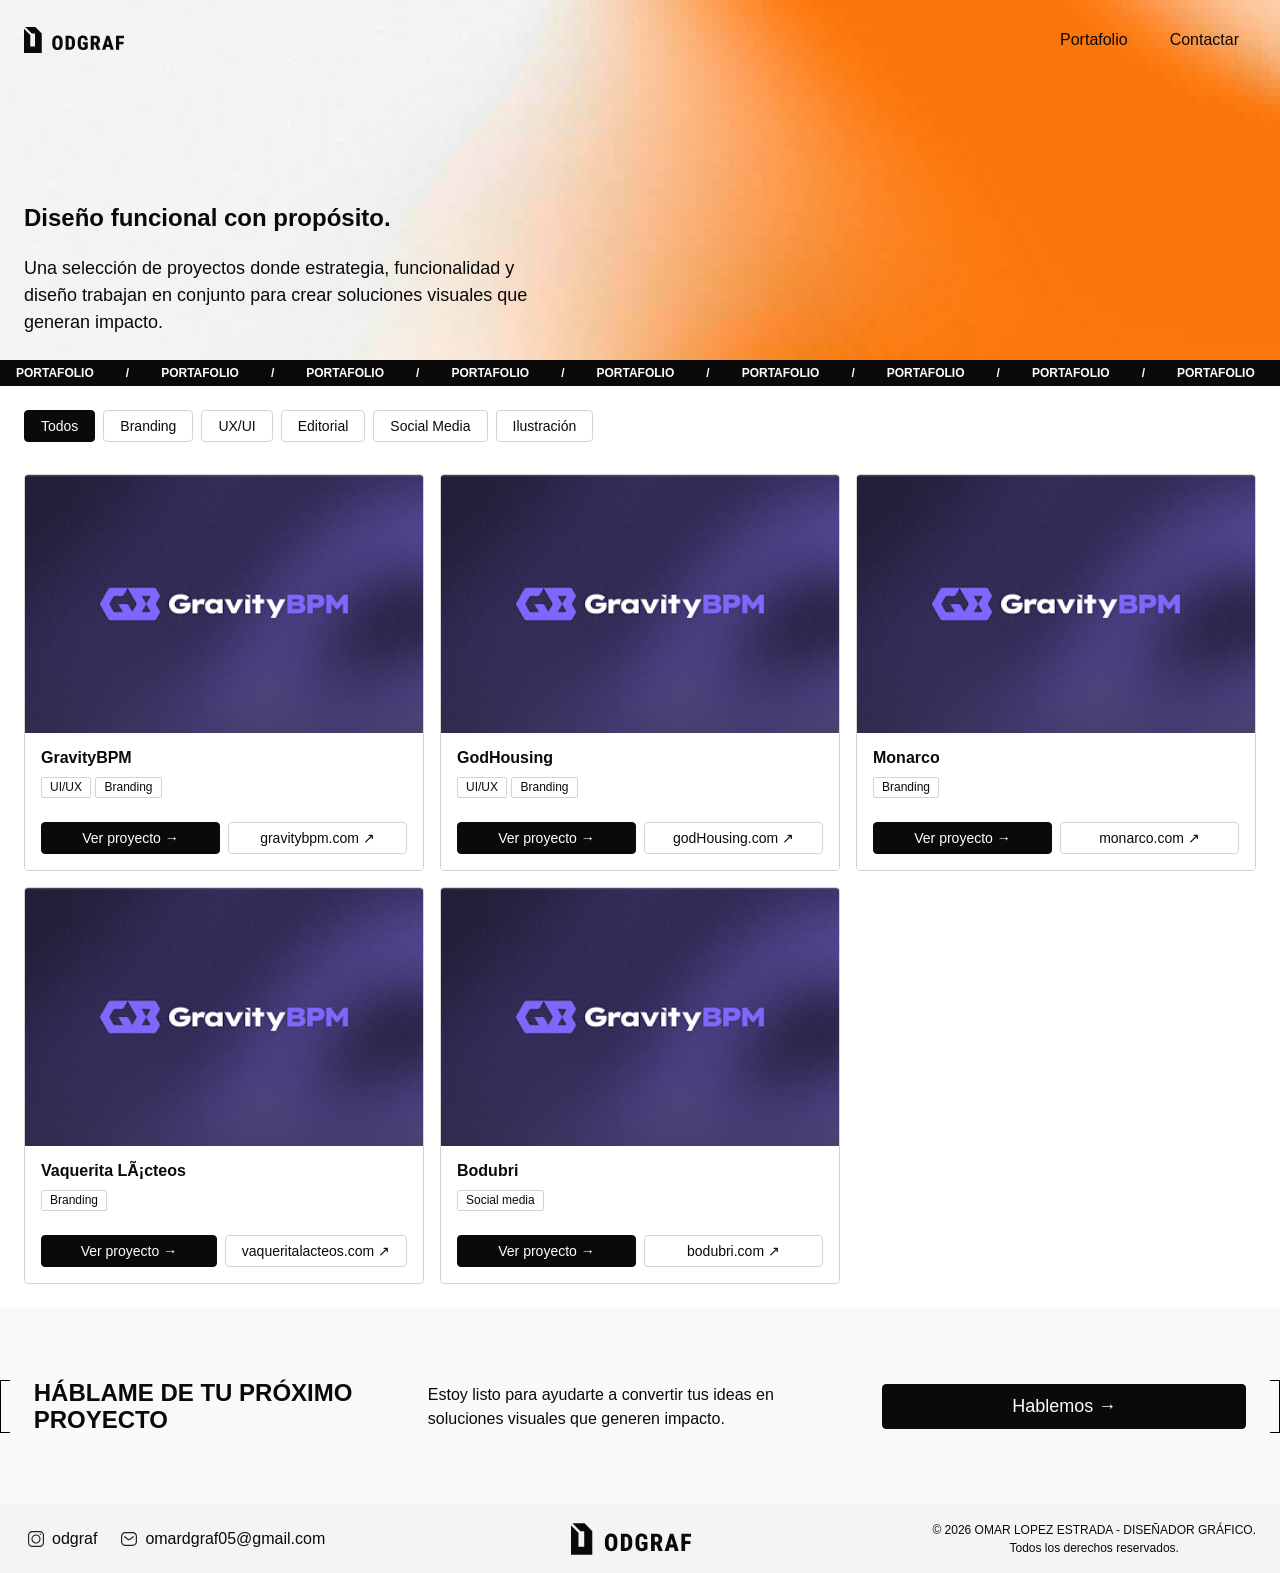
==== commit 77088996: "Fix GitHub Pages URLs" ====
--- a/portfolio.html
+++ b/portfolio.html
@@ -9,7 +9,7 @@
     <meta name="description" content="Explora proyectos de branding, UX/UI, diseño editorial, redes sociales e ilustración creados con estrategia y propósito."/>
     <meta name="author" content="Omar David López Estrada" />
     <meta name="robots" content="index, follow" />
-    <link rel="canonical" href="https://omardgraf05.github.io/portfolio.html" />
+    <link rel="canonical" href="https://odgraf.github.io/odgraf/portfolio.html" />
 
     <!-- Open Graph -->
     <meta property="og:locale" content="es_CO" />
@@ -17,8 +17,8 @@
     <meta property="og:site_name" content="ODGRAF" />
     <meta property="og:title" content="Portafolio de diseño gráfico | Omar López" />
     <meta property="og:description" content="Explora proyectos de branding, UX/UI, diseño editorial, redes sociales e ilustración creados con estrategia y propósito." />
-    <meta property="og:url" content="https://omardgraf05.github.io/portfolio.html" />
-    <meta property="og:image" content="https://omardgraf05.github.io/img/img_cards/Opengraph_cover_portafolio_sp.png" />
+    <meta property="og:url" content="https://odgraf.github.io/odgraf/portfolio.html" />
+    <meta property="og:image" content="https://odgraf.github.io/odgraf/img/img_cards/Opengraph_cover_portafolio_sp.png" />
 
     <!--Main stylesheet-->
     <link rel="stylesheet" href="./css/main.css"/>
@@ -65,7 +65,7 @@
       <div class="mobile-menu-container-a">
 
         <div class="mobile-menu__top">
-          <a class="mobile-menu__logo" href="/" aria-label="Inicio">
+          <a class="mobile-menu__logo" href="./index.html" aria-label="Inicio">
             <img src="./img/Logo-ODGRAF.svg" alt="Logo de la marga ODGRAF">
           </a>
 
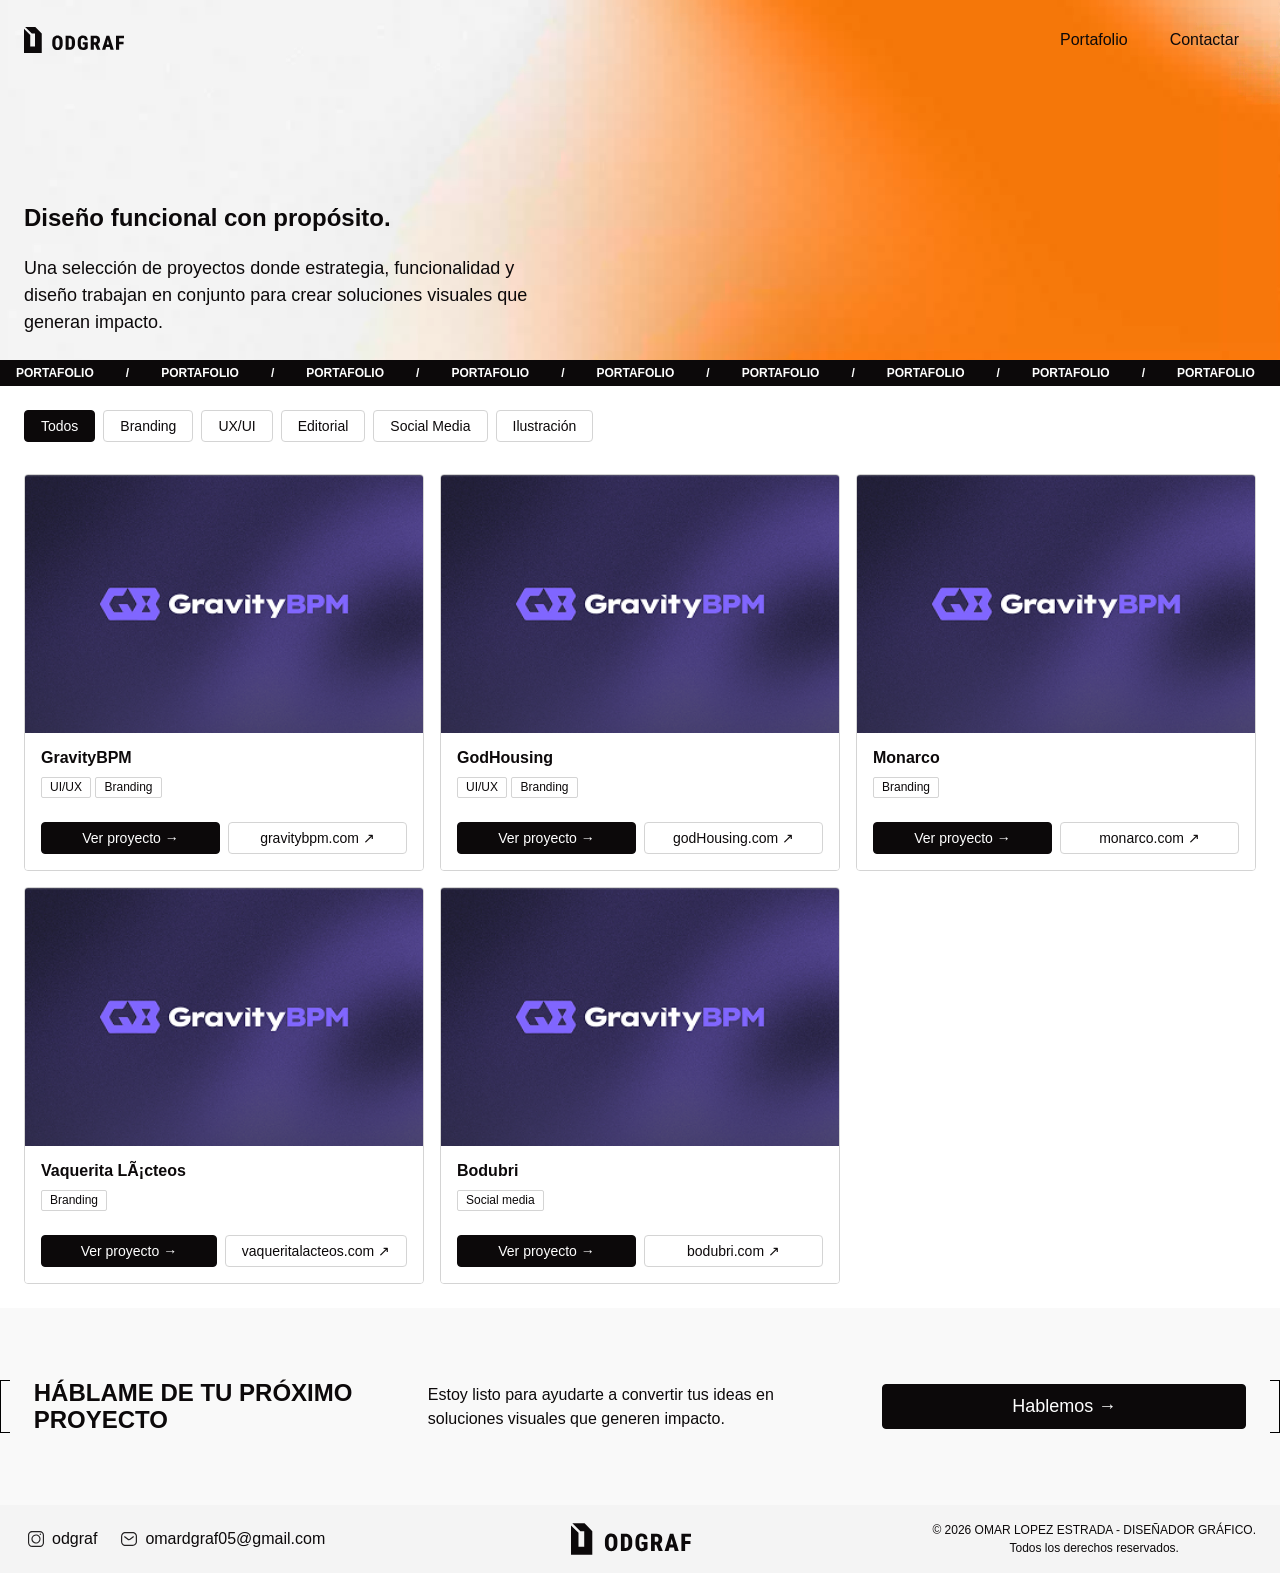
==== commit 59dfcf5e: "update all" ====
--- a/portfolio.html
+++ b/portfolio.html
@@ -85,9 +85,9 @@
       <div class="mobile-menu-container-b">
         <!-- Social media Links -->
         <div class="mobile-menu__list-contact">
-          <a class="btn btn--mode-light btn--secondary btn--size-l" href="#"><img src="./img/intagram-icon.svg" alt="Imagen del logo de instagram en el menÃº mÃ³vil"></a>
-          <a class="btn btn--mode-light btn--secondary btn--size-l" href="#"><img src="./img/mail-icon.svg" alt="Imagen del logo de correo en el menÃº mÃ³vil"></a>
-          <a class="btn btn--mode-light btn--secondary btn--size-l" href="#"><img src="./img/whatsapp-icon.svg" alt="Imagen del logo de whatsapp en el menÃº mÃ³vil"></a>
+          <a class="btn btn--mode-light btn--secondary btn--size-l" href="https://www.instagram.com/odgraf"><img src="./img/intagram-icon.svg" alt="Imagen del logo de instagram en el menú móvil"></a>
+          <a class="btn btn--mode-light btn--secondary btn--size-l" href="mailto:omardgraf05@gmail.com"><img src="./img/mail-icon.svg" alt="Imagen del logo de correo en el menú móvil"></a>
+          <a class="btn btn--mode-light btn--secondary btn--size-l" href="https://wa.me/573004583706"><img src="./img/whatsapp-icon.svg" alt="Imagen del logo de whatsapp en el menú móvil"></a>
       </div>
 
       </div>
--- a/css/main.css
+++ b/css/main.css
@@ -1,41 +1,42 @@
 /* /css/main.css */
 
 /* 1. Settings (Variables CSS nativas) */
-@import url('./1-settings/_variables.css');
+@import url('./1-settings/variables.css');
 
 /* 2. Tools (No suele usarse tanto en CSS nativo sin preprocesador, pero si tienes funciones/custom media) */
 /* @import url('./2-tools/tools.css'); */
 
 /* 3. Generic (Resets, normalize, box-sizing) */
-@import url('./3-generic/_reset.css');
+@import url('./3-generic/reset.css');
 
 /* 4. Base (Estilos a elementos sin clases: body, h1, a, p) */
-@import url('./4-elements/_body.css');
-@import url('./4-elements/_typography.css');
+@import url('./4-elements/body.css');
+@import url('./4-elements/typography.css');
 
 /* 5. Objects (Estructuras y layouts sin diseño visual) */
-@import url('./5-objects/_container.css');
+@import url('./5-objects/container.css');
 
 /* 6. Components (Componentes visuales BEM: botones, cards, nav) */
-@import url('./6-components/_header.css');
-@import url('./6-components/_hero.css');
-@import url('./6-components/_buttons.css');
-@import url('./6-components/_experience.css');
-@import url('./6-components/_process.css');
-@import url('./6-components/_ornaments.css');
-@import url('./6-components/_cta.css');
-@import url('./6-components/_footer.css');
-@import url('./6-components/_cards.css');
+@import url('./6-components/header.css');
+@import url('./6-components/hero.css');
+@import url('./6-components/buttons.css');
+@import url('./6-components/experience.css');
+@import url('./6-components/process.css');
+@import url('./6-components/ornaments.css');
+@import url('./6-components/cta.css');
+@import url('./6-components/footer.css');
+@import url('./6-components/cards.css');
 
 /*Portfolio*/
-@import url('./6-components/_portfolio.css');
-@import url('./6-components/_filters.css');
+@import url('./6-components/portfolio.css');
+@import url('./6-components/filters.css');
 
 /*Projects*/
-@import url('./6-components/_project-hero.css');
-@import url('./6-components/_project-body.css');
+@import url('./6-components/project-hero.css');
+@import url('./6-components/project-body.css');
 
 /*Modal contact*/
-@import url('./6-components/_modal-contact.css');
+@import url('./6-components/modal-contact.css');
+@import url('./6-components/viewer.css');
 /* 7. Utilities (Helpers de alta especificidad) 
 @import url('./7-utilities/helpers.css');*/
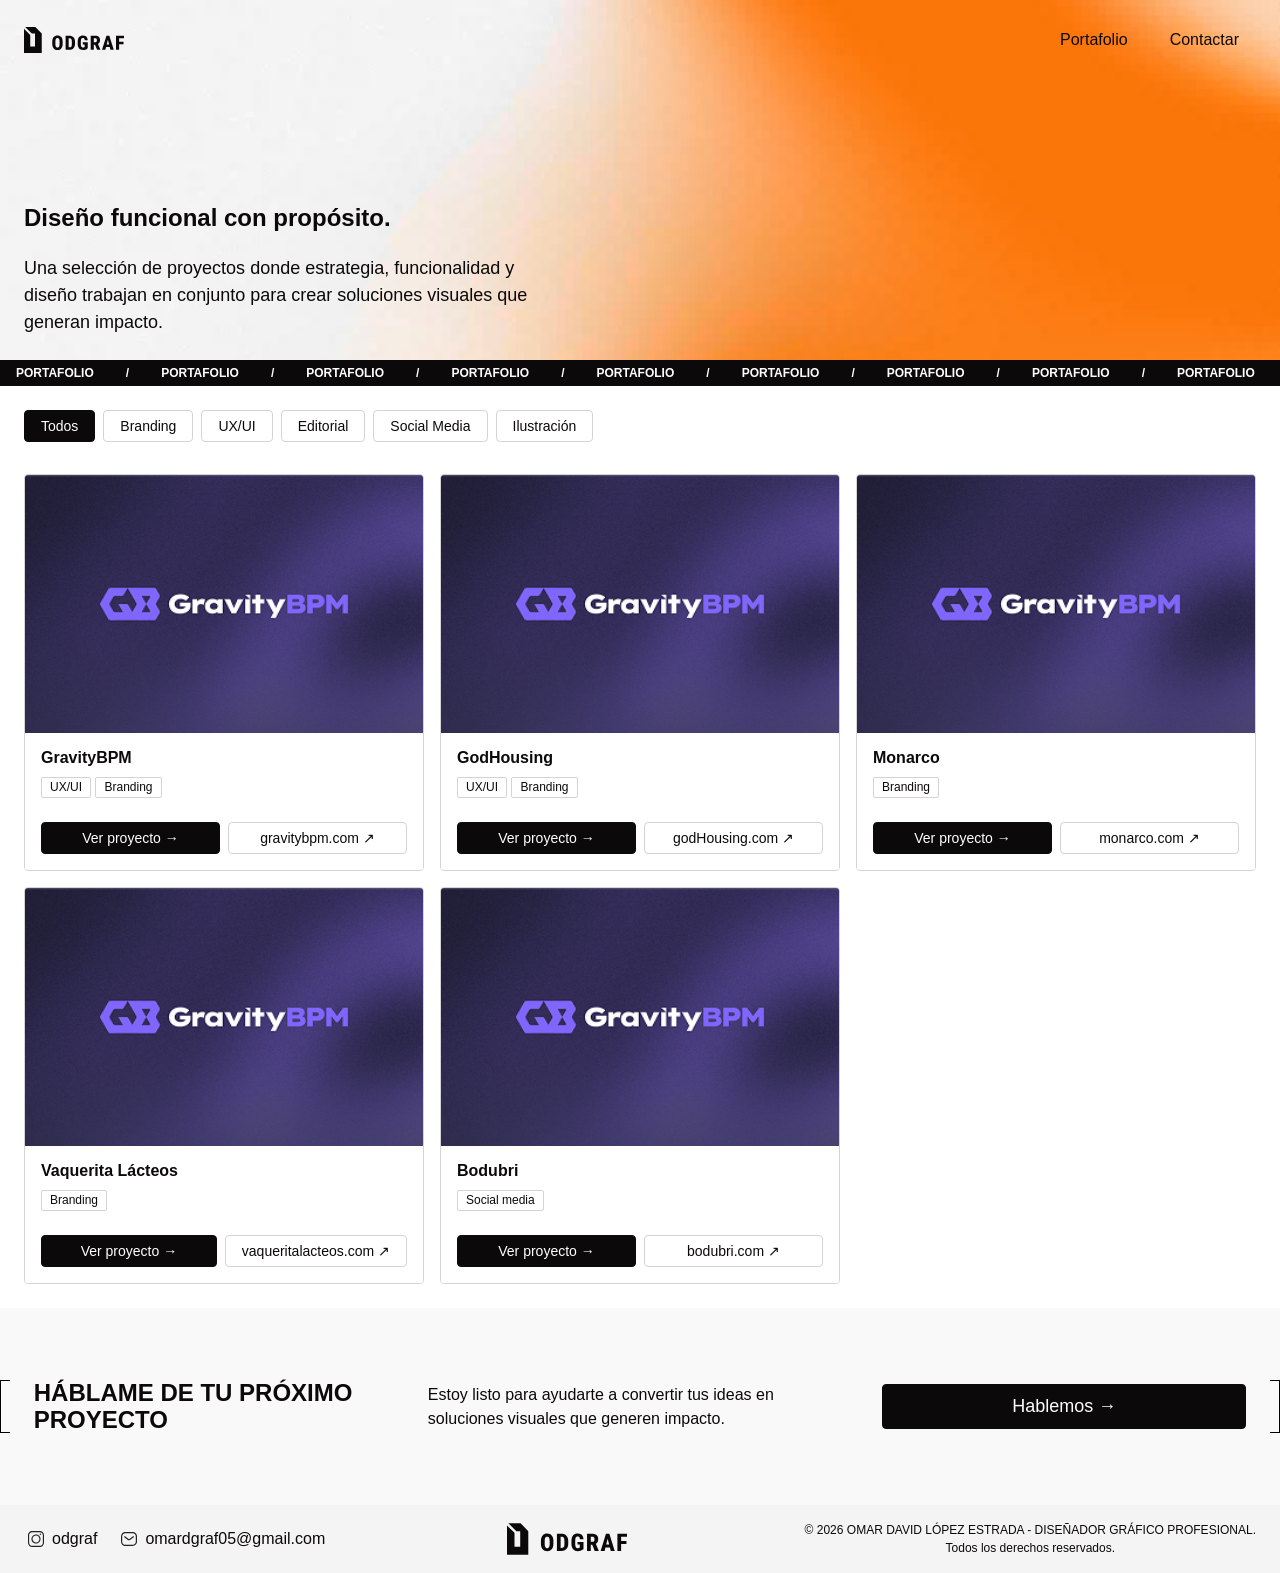
==== commit a1830e9f: "update all" ====
--- a/portfolio.html
+++ b/portfolio.html
@@ -184,7 +184,7 @@
               <div class="project-card__content">
                 <h3 class="project-card__title heading heading--m">GravityBPM</h3>
                 <div class="project-card__tags">
-                  <div class="tag tag--s"><span>UI/UX</span></div>
+                  <div class="tag tag--s"><span>UX/UI</span></div>
                   <div class="tag tag--s"><span>Branding</span></div>
                 </div>
               </div>
@@ -205,7 +205,7 @@
                 <div class="project-card__content">
                   <h3 class="project-card__title heading heading--m">GodHousing</h3>
                   <div class="project-card__tags">
-                    <div class="tag tag--s"><span>UI/UX</span></div>
+                    <div class="tag tag--s"><span>UX/UI</span></div>
                     <div class="tag tag--s"><span>Branding</span></div>
                   </div>
                 </div>
@@ -244,7 +244,7 @@
               
               <div class="project-card__body"> 
                 <div class="project-card__content">
-                  <h3 class="project-card__title heading heading--m">Vaquerita LÃ¡cteos</h3>
+                  <h3 class="project-card__title heading heading--m">Vaquerita Lácteos</h3>
                   <div class="project-card__tags">
                     <div class="tag tag--s"><span>Branding</span></div>
                   </div>
@@ -360,7 +360,7 @@
 
         <img class="fotter__logo" src="./img/Logo-ODGRAF.svg" alt="imagen de Logo de la marca ODGRAF">
 
-        <p class="fotter__copy-right caption">© 2026 OMAR LOPEZ ESTRADA - DISEÑADOR GRÁFICO.<br>Todos los derechos reservados.</p>
+        <p class="fotter__copy-right caption">© 2026 OMAR DAVID LÓPEZ ESTRADA - DISEÑADOR GRÁFICO PROFESIONAL.<br>Todos los derechos reservados.</p>
       </div>
     
     </footer>
